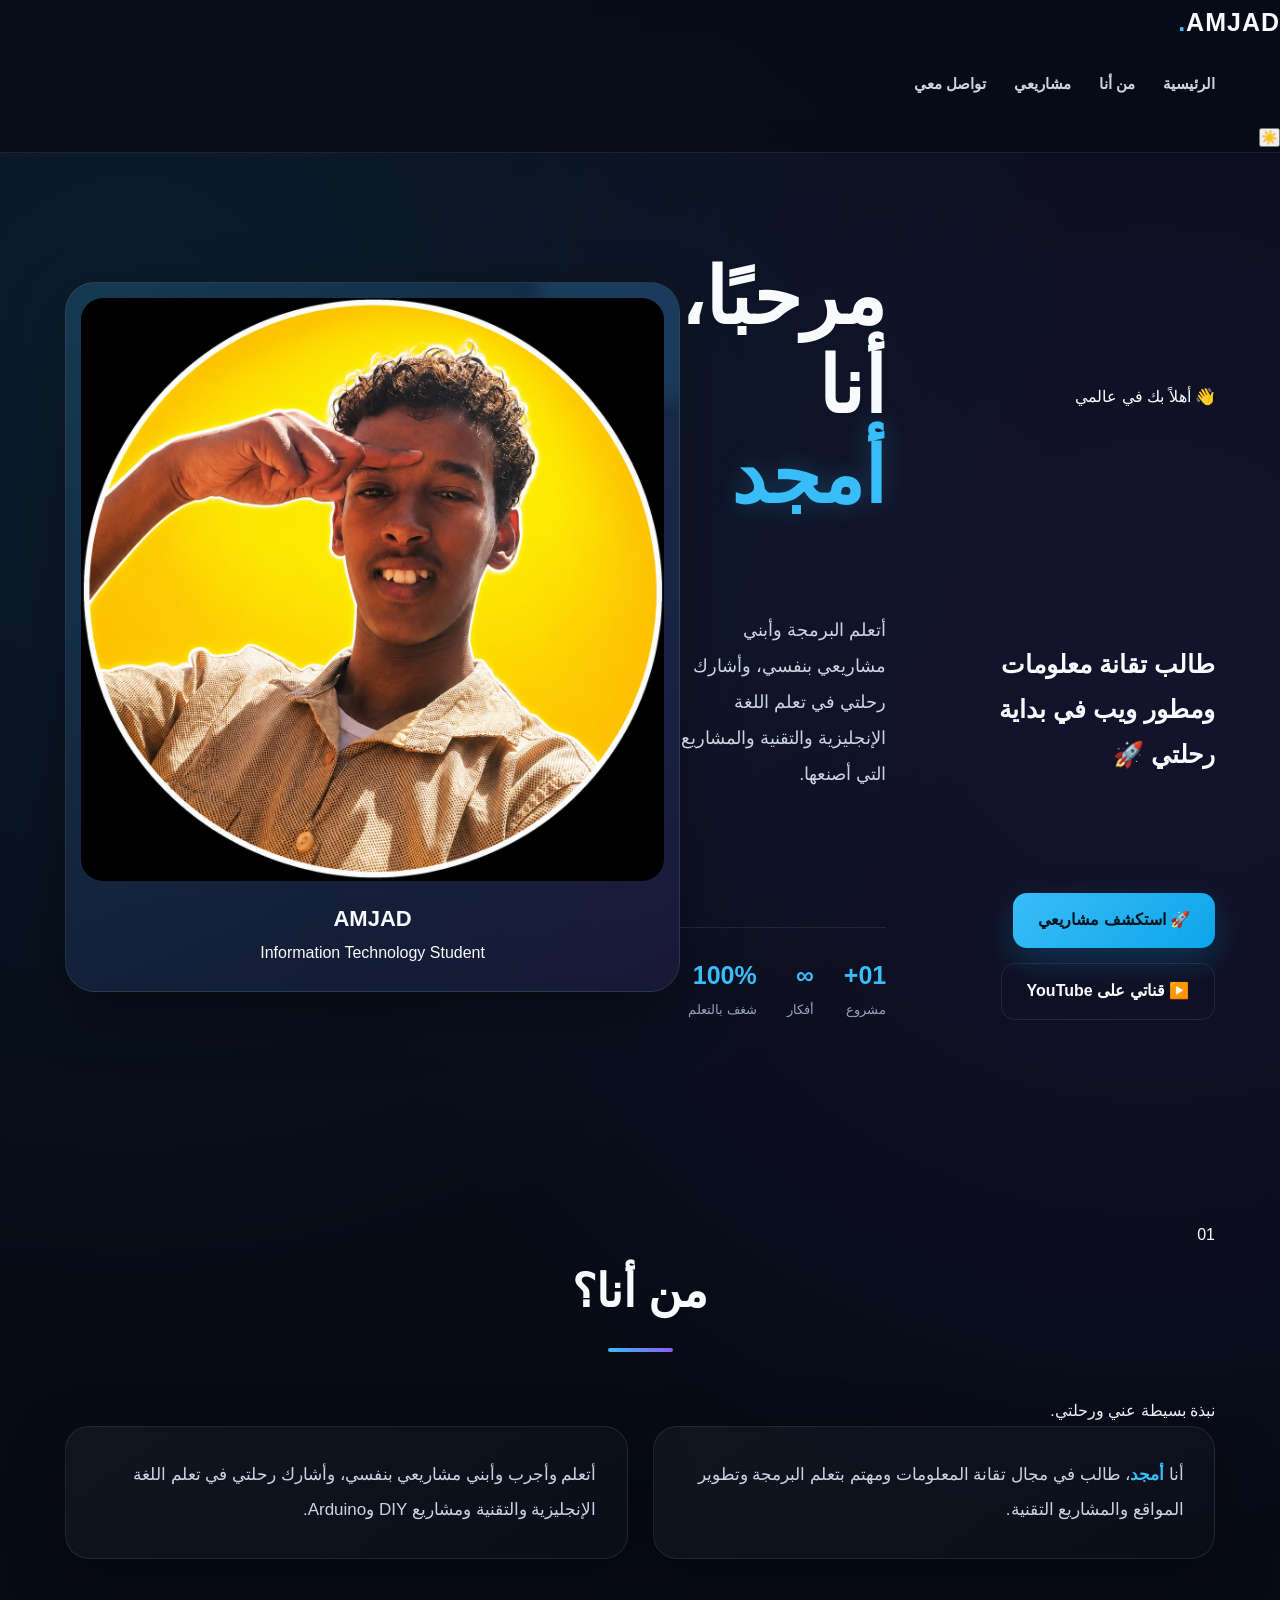
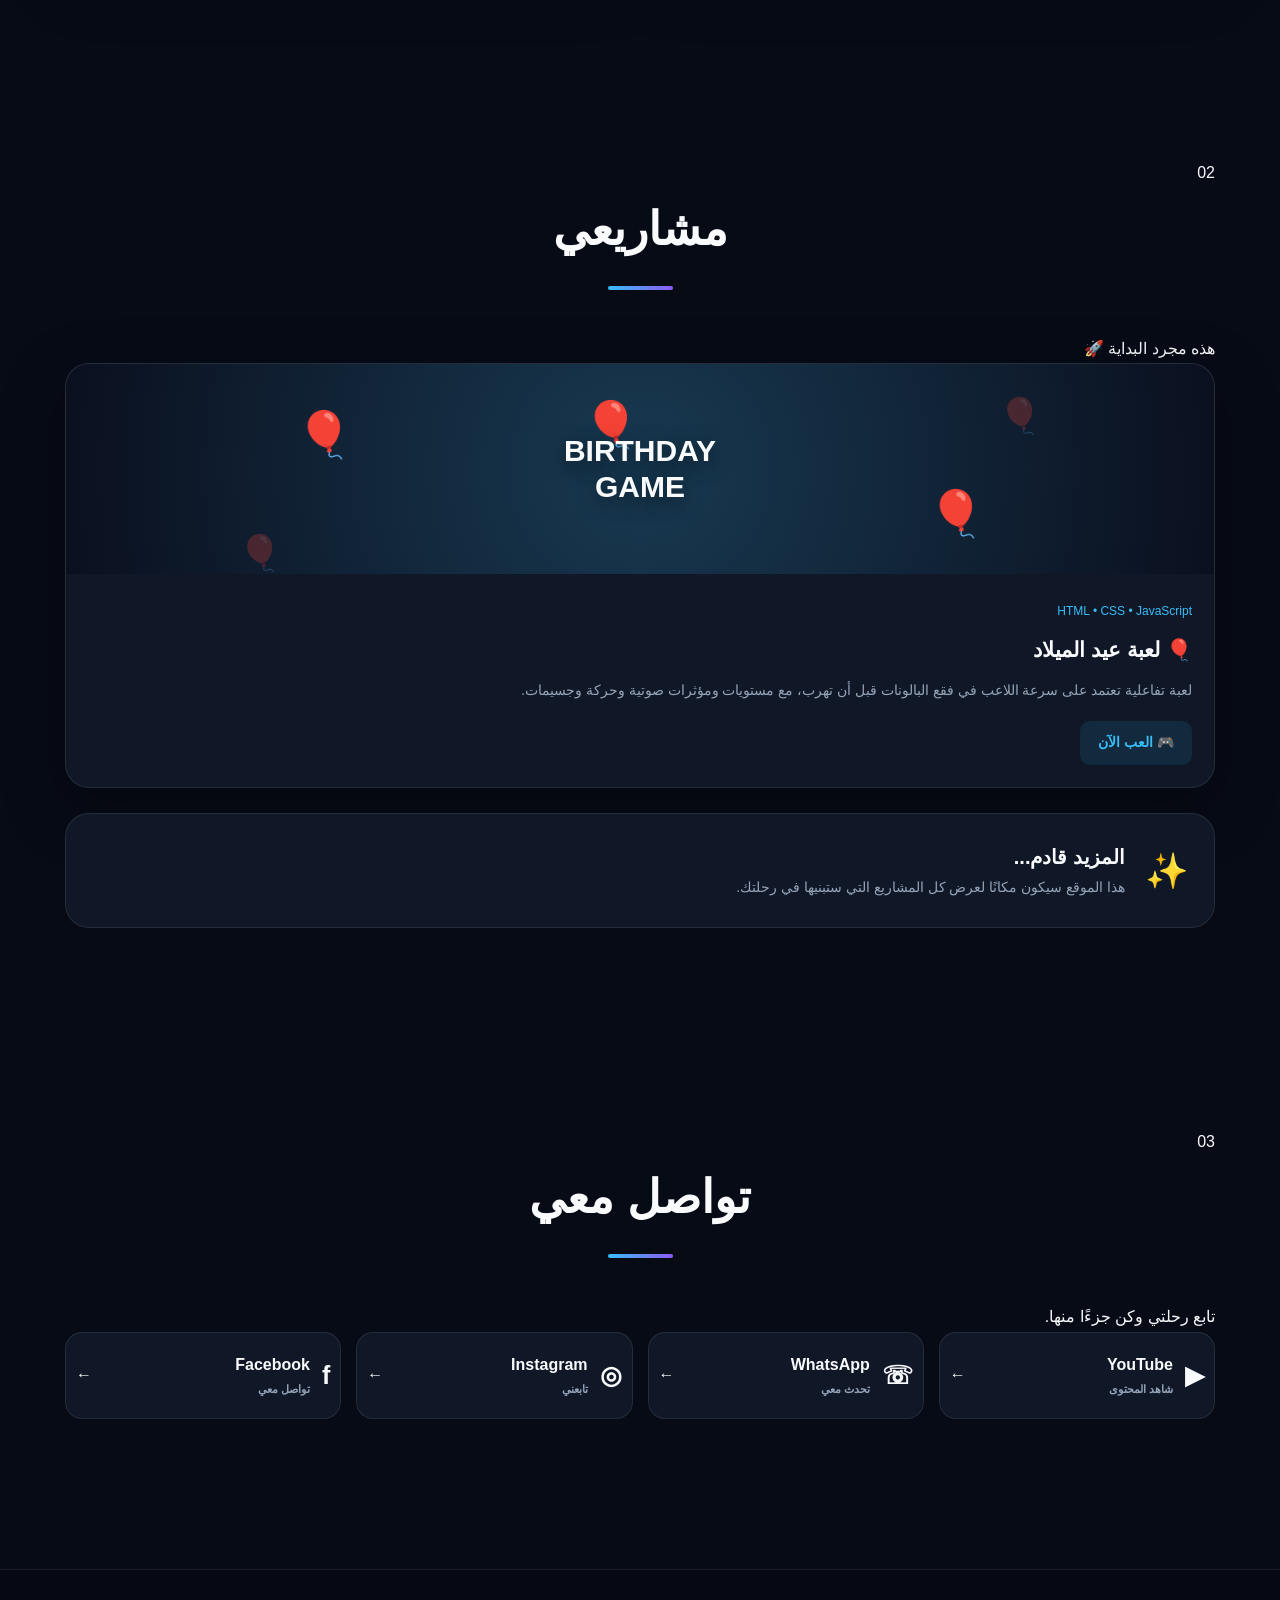
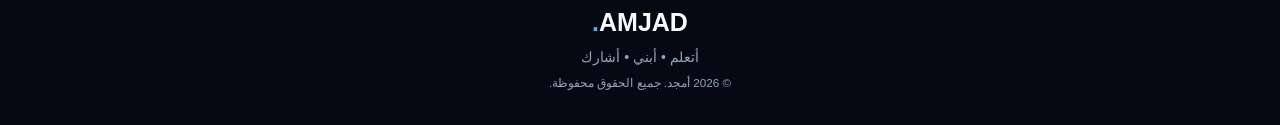
==== index.html @ fe64967e "Add files via upload" ====
<!DOCTYPE html>
<html lang="ar" dir="rtl">

<head>
    <meta charset="UTF-8">

    <meta name="viewport" content="width=device-width, initial-scale=1.0">

    <meta name="description"
        content="الموقع الشخصي لأمجد، طالب تقانة معلومات ومطور ويب مهتم بتطوير المواقع والمشاريع التقنية واللغة الإنجليزية.">

    <meta name="keywords"
        content="أمجد, مطور ويب, برمجة, HTML, CSS, JavaScript, مواقع ويب, السودان">

    <meta name="author" content="Amjad">

    <meta name="robots" content="index, follow">

    <title>أمجد | مطور ومبرمج ويب ومشاريع تقنية</title>

    <!-- ملف CSS -->
    <link rel="stylesheet" href="style.css">
</head>

<body>

    <!-- =========================
         شريط التنقل
    ========================== -->

    <header class="navbar">

        <a href="#home" class="logo">
            AMJAD<span>.</span>
        </a>

        <nav>
            <ul>
                <li>
                    <a href="#home">الرئيسية</a>
                </li>

                <li>
                    <a href="#about">من أنا</a>
                </li>

                <li>
                    <a href="#projects">مشاريعي</a>
                </li>

                <li>
                    <a href="#contact">تواصل معي</a>
                </li>
            </ul>
        </nav>

        <!-- زر الوضع الليلي -->
        <button
            id="themeBtn"
            class="theme-btn"
            type="button"
            aria-label="تغيير الوضع">

            ☀️

        </button>

    </header>


    <main>

        <!-- =========================
             القسم الرئيسي
        ========================== -->

        <section id="home" class="hero">

            <div class="hero-content reveal">

                <div class="badge">
                    👋 أهلاً بك في عالمي
                </div>

                <h1>
                    مرحبًا، أنا
                    <span>أمجد</span>
                </h1>

                <h2>
                    طالب تقانة معلومات ومطور ويب في بداية رحلتي 🚀
                </h2>

                <p>
                    أتعلم البرمجة وأبني مشاريعي بنفسي،
                    وأشارك رحلتي في تعلم اللغة الإنجليزية
                    والتقنية والمشاريع التي أصنعها.
                </p>

                <div class="hero-buttons">

                    <a
                        href="#projects"
                        class="btn primary">

                        🚀 استكشف مشاريعي

                    </a>

                    <a
                        href="https://www.youtube.com/@Amjad-n6d9n"
                        target="_blank"
                        rel="noopener noreferrer"
                        class="btn secondary">

                        ▶️ قناتي على YouTube

                    </a>

                </div>


                <!-- إحصائيات -->

                <div class="hero-stats">

                    <div class="stat">

                        <strong>01+</strong>

                        <span>
                            مشروع
                        </span>

                    </div>

                    <div class="stat">

                        <strong>∞</strong>

                        <span>
                            أفكار
                        </span>

                    </div>

                    <div class="stat">

                        <strong>100%</strong>

                        <span>
                            شغف بالتعلم
                        </span>

                    </div>

                </div>

            </div>


            <!-- الصورة -->

            <div class="profile-card reveal">

                <div class="profile-glow"></div>

                <img
                    src="profile.jpg"
                    alt="صورة أمجد">

                <div class="profile-caption">

                    <strong>
                        AMJAD
                    </strong>

                    <p>
                        Information Technology Student
                    </p>

                </div>

            </div>

        </section>


        <!-- =========================
             قسم من أنا
        ========================== -->

        <section id="about" class="section">

            <div class="section-title reveal">

                <span>
                    01
                </span>

                <h2>
                    من أنا؟
                </h2>

                <p>
                    نبذة بسيطة عني ورحلتي.
                </p>

            </div>

            <div class="about-content reveal">

                <div>

                    <p>
                        أنا <strong>أمجد</strong>، طالب في مجال
                        تقانة المعلومات ومهتم بتعلم البرمجة
                        وتطوير المواقع والمشاريع التقنية.
                    </p>

                </div>

                <div>

                    <p>
                        أتعلم وأجرب وأبني مشاريعي بنفسي،
                        وأشارك رحلتي في تعلم اللغة الإنجليزية
                        والتقنية ومشاريع DIY وArduino.
                    </p>

                </div>

            </div>

        </section>


        <!-- =========================
             قسم المشاريع
        ========================== -->

        <section id="projects" class="section">

            <div class="section-title reveal">

                <span>
                    02
                </span>

                <h2>
                    مشاريعي
                </h2>

                <p>
                    هذه مجرد البداية 🚀
                </p>

            </div>


            <!-- مشروع لعبة عيد الميلاد -->

            <div class="project-card reveal">

                <div class="project-visual">

                    <div class="balloon b1">
                        🎈
                    </div>

                    <div class="balloon b2">
                        🎈
                    </div>

                    <div class="balloon b3">
                        🎈
                    </div>

                    <div class="game-title">
                        BIRTHDAY
                        <br>
                        GAME
                    </div>

                </div>


                <div class="project-info">

                    <span class="project-tag">
                        HTML • CSS • JavaScript
                    </span>

                    <h3>
                        🎈 لعبة عيد الميلاد
                    </h3>

                    <p>
                        لعبة تفاعلية تعتمد على سرعة اللاعب
                        في فقع البالونات قبل أن تهرب،
                        مع مستويات ومؤثرات صوتية وحركة
                        وجسيمات.
                    </p>

                    <a
                        href="game.html"
                        class="btn primary">

                        🎮 العب الآن

                    </a>

                </div>

            </div>


            <!-- مكان المشاريع القادمة -->

            <div class="coming-soon reveal">

                <span>
                    ✨
                </span>

                <div>

                    <strong>
                        المزيد قادم...
                    </strong>

                    <p>
                        هذا الموقع سيكون مكانًا لعرض
                        كل المشاريع التي ستبنيها
                        في رحلتك.
                    </p>

                </div>

            </div>

        </section>


        <!-- =========================
             قسم التواصل
        ========================== -->

        <section
            id="contact"
            class="section contact-section">

            <div class="section-title reveal">

                <span>
                    03
                </span>

                <h2>
                    تواصل معي
                </h2>

                <p>
                    تابع رحلتي وكن جزءًا منها.
                </p>

            </div>


            <div class="social-grid reveal">

                <!-- YouTube -->

                <a
                    class="social"
                    href="https://www.youtube.com/@Amjad-n6d9n"
                    target="_blank"
                    rel="noopener noreferrer">

                    <span class="social-icon">
                        ▶
                    </span>

                    <div>

                        <strong>
                            YouTube
                        </strong>

                        <small>
                            شاهد المحتوى
                        </small>

                    </div>

                    <b>
                        ←
                    </b>

                </a>


                <!-- WhatsApp -->

                <a
                    class="social"
                    href="https://wa.me/249112159495"
                    target="_blank"
                    rel="noopener noreferrer">

                    <span class="social-icon">
                        ☏
                    </span>

                    <div>

                        <strong>
                            WhatsApp
                        </strong>

                        <small>
                            تحدث معي
                        </small>

                    </div>

                    <b>
                        ←
                    </b>

                </a>


                <!-- Instagram -->

                <a
                    class="social"
                    href="https://www.instagram.com/amjad8835224"
                    target="_blank"
                    rel="noopener noreferrer">

                    <span class="social-icon">
                        ◎
                    </span>

                    <div>

                        <strong>
                            Instagram
                        </strong>

                        <small>
                            تابعني
                        </small>

                    </div>

                    <b>
                        ←
                    </b>

                </a>


                <!-- Facebook -->

                <a
                    class="social"
                    href="https://www.facebook.com/profile.php?id=100026381260034"
                    target="_blank"
                    rel="noopener noreferrer">

                    <span class="social-icon">
                        f
                    </span>

                    <div>

                        <strong>
                            Facebook
                        </strong>

                        <small>
                            تواصل معي
                        </small>

                    </div>

                    <b>
                        ←
                    </b>

                </a>

            </div>

        </section>

    </main>


    <!-- =========================
         Footer
    ========================== -->

    <footer>

        <div class="footer-logo">
            AMJAD<span>.</span>
        </div>

        <p>
            أتعلم • أبني • أشارك
        </p>

        <small>
            ©
            <span id="year"></span>
            أمجد. جميع الحقوق محفوظة.
        </small>

    </footer>


    <!-- JavaScript -->

    <script src="script.js"></script>

</body>

</html>
---- style.css ----
/* =========================================================
   AMJAD PERSONAL WEBSITE - V4
   CSS - FIXED
   ========================================================= */

/* =========================================================
   1. الخط المحلي - Cairo
   ========================================================= */

@font-face {
    font-family: "Cairo";
    src: url("Cairo/Cairo-Regular.ttf") format("truetype");
    font-weight: 400;
    font-style: normal;
    font-display: swap;
}

@font-face {
    font-family: "Cairo";
    src: url("Cairo/Cairo-SemiBold.ttf") format("truetype");
    font-weight: 600;
    font-style: normal;
    font-display: swap;
}

@font-face {
    font-family: "Cairo";
    src: url("Cairo/Cairo-Bold.ttf") format("truetype");
    font-weight: 700;
    font-style: normal;
    font-display: swap;
}

@font-face {
    font-family: "Cairo";
    src: url("Cairo/Cairo-ExtraBold.ttf") format("truetype");
    font-weight: 800;
    font-style: normal;
    font-display: swap;
}


/* =========================================================
   2. المتغيرات
   ========================================================= */

:root {
    --bg: #070b16;
    --bg-light: #0d1322;
    --card: #101827;
    --card-light: #151f31;

    --primary: #38bdf8;
    --primary-dark: #0ea5e9;
    --secondary: #8b5cf6;

    --text: #f8fafc;
    --text-light: #cbd5e1;
    --text-muted: #94a3b8;

    --border: rgba(255, 255, 255, 0.09);

    --shadow:
        0 20px 60px rgba(0, 0, 0, 0.35);

    --radius: 24px;
}


/* =========================================================
   3. Reset
   ========================================================= */

* {
    margin: 0;
    padding: 0;
    box-sizing: border-box;
}

html {
    scroll-behavior: smooth;
}

body {
    font-family: "Cairo", sans-serif;

    background:
        radial-gradient(
            circle at 10% 10%,
            rgba(56, 189, 248, 0.10),
            transparent 30%
        ),
        radial-gradient(
            circle at 90% 20%,
            rgba(139, 92, 246, 0.10),
            transparent 30%
        ),
        var(--bg);

    color: var(--text);
    line-height: 1.8;
    direction: rtl;
    overflow-x: hidden;
}

a {
    color: inherit;
    text-decoration: none;
}

button,
a {
    -webkit-tap-highlight-color: transparent;
}

img {
    max-width: 100%;
    display: block;
}


/* =========================================================
   4. التحديد
   ========================================================= */

::selection {
    background: var(--primary);
    color: #00111c;
}


/* =========================================================
   5. NAVIGATION
   ========================================================= */

header {
    position: sticky;
    top: 0;
    z-index: 1000;
    width: 100%;

    background:
        rgba(7, 11, 22, 0.78);

    backdrop-filter: blur(16px);
    -webkit-backdrop-filter: blur(16px);

    border-bottom:
        1px solid var(--border);
}

nav {
    width: min(1150px, 92%);
    min-height: 78px;
    margin: auto;

    display: flex;
    align-items: center;
    justify-content: space-between;

    gap: 30px;
}

.logo,
.logo a {
    font-size: 25px;
    font-weight: 800;
    color: var(--text);
    letter-spacing: 1px;
}

.logo span {
    color: var(--primary);
}

nav ul {
    list-style: none;

    display: flex;
    align-items: center;

    gap: 28px;
}

nav ul li a {
    position: relative;

    color: var(--text-light);
    font-size: 15px;
    font-weight: 600;

    padding: 8px 0;

    transition: 0.3s ease;
}

nav ul li a::after {
    content: "";

    position: absolute;

    right: 0;
    bottom: 0;

    width: 0;
    height: 2px;

    background: var(--primary);

    transition: 0.3s ease;
}

nav ul li a:hover {
    color: var(--primary);
}

nav ul li a:hover::after {
    width: 100%;
}


/* =========================================================
   6. الأقسام
   ========================================================= */

section {
    width: min(1150px, 92%);
    margin: auto;
    padding: 100px 0;
}

section h2 {
    font-size: clamp(30px, 5vw, 46px);
    font-weight: 800;

    margin-bottom: 20px;
    text-align: center;
}

section h2::after {
    content: "";

    display: block;

    width: 65px;
    height: 4px;

    margin: 15px auto 45px;

    border-radius: 50px;

    background:
        linear-gradient(
            90deg,
            var(--primary),
            var(--secondary)
        );
}


/* =========================================================
   7. HERO
   ========================================================= */

.hero {
    min-height: calc(100vh - 78px);

    display: flex;
    align-items: center;

    position: relative;
}

.hero-content {
    width: 100%;

    display: grid;

    grid-template-columns:
        1.15fr 0.85fr;

    align-items: center;

    gap: 70px;

    animation:
        fadeUp 0.8s ease both;

    position: relative;
    z-index: 3;
}

.hero-content h1 {
    font-size:
        clamp(45px, 7vw, 78px);

    line-height: 1.15;
    font-weight: 800;

    margin-bottom: 20px;
}

.hero-content h1 span {
    color: var(--primary);

    text-shadow:
        0 0 25px
        rgba(56, 189, 248, 0.25);
}

.hero-content h2 {
    text-align: right;
    font-size: 25px;
    margin-bottom: 15px;
}

.hero-content h2::after {
    display: none;
}

.hero-content p {
    max-width: 650px;

    color: var(--text-light);

    font-size: 18px;
    line-height: 2;

    margin-bottom: 30px;
}


/* =========================================================
   8. الأزرار
   ========================================================= */

.hero-buttons {
    display: flex;
    flex-wrap: wrap;
    gap: 15px;
}

.hero-buttons a {
    display: inline-flex;

    align-items: center;
    justify-content: center;

    min-width: 170px;

    padding: 13px 25px;

    border-radius: 14px;

    font-weight: 700;

    transition:
        transform 0.3s ease,
        box-shadow 0.3s ease,
        background 0.3s ease;
}

.hero-buttons a:first-child {
    background:
        linear-gradient(
            135deg,
            var(--primary),
            var(--primary-dark)
        );

    color: #00131f;

    box-shadow:
        0 12px 35px
        rgba(14, 165, 233, 0.25);
}

.hero-buttons a:last-child {
    background: transparent;

    color: var(--text);

    border:
        1px solid var(--border);
}

.hero-buttons a:hover {
    transform:
        translateY(-4px);

    box-shadow:
        0 10px 30px
        rgba(56, 189, 248, 0.15);
}


/* =========================================================
   9. PROFILE
   ========================================================= */

.profile-card {
    position: relative;

    padding: 15px;

    border-radius: 30px;

    background:
        linear-gradient(
            145deg,
            rgba(56, 189, 248, 0.18),
            rgba(139, 92, 246, 0.10)
        );

    border:
        1px solid var(--border);

    box-shadow: var(--shadow);

    overflow: hidden;

    animation:
        fadeUp 0.9s ease 0.15s both;
}

.profile-card::before {
    content: "";

    position: absolute;

    width: 220px;
    height: 220px;

    top: -100px;
    right: -80px;

    background: var(--primary);

    opacity: 0.12;

    border-radius: 50%;

    filter: blur(10px);
}

.profile-glow {
    position: absolute;

    width: 180px;
    height: 180px;

    background: var(--primary);

    filter: blur(90px);

    opacity: 0.22;

    top: 30%;
    left: 50%;

    transform:
        translate(-50%, -50%);

    pointer-events: none;
}

.profile-card img {
    width: 100%;

    aspect-ratio: 1 / 1;

    object-fit: cover;

    border-radius: 22px;

    position: relative;

    z-index: 2;

    transition:
        transform 0.5s ease,
        filter 0.5s ease;
}

.profile-card:hover img {
    transform:
        scale(1.025);

    filter:
        brightness(1.08);
}

.profile-caption {
    padding:
        18px 10px 8px;

    text-align: center;
}

.profile-caption strong {
    display: block;

    font-size: 22px;
    font-weight: 800;
}

.profile-caption span {
    color: var(--text-muted);

    font-size: 14px;
}


/* =========================================================
   10. ABOUT
   ========================================================= */

.about-content {
    display: grid;

    grid-template-columns:
        1fr 1fr;

    gap: 25px;
}

.about-content > div {
    padding: 30px;

    background:
        linear-gradient(
            145deg,
            rgba(255, 255, 255, 0.045),
            rgba(255, 255, 255, 0.015)
        );

    border:
        1px solid var(--border);

    border-radius:
        var(--radius);

    box-shadow:
        var(--shadow);

    transition:
        transform 0.3s ease,
        border-color 0.3s ease;
}

.about-content > div:hover {
    transform:
        translateY(-6px);

    border-color:
        rgba(56, 189, 248, 0.35);
}

.about-content p {
    color: var(--text-light);

    font-size: 17px;

    line-height: 2.1;
}

.about-content strong {
    color: var(--primary);
}


/* =========================================================
   11. SKILLS
   ========================================================= */

.skills {
    display: grid;

    grid-template-columns:
        repeat(3, 1fr);

    gap: 20px;

    margin-top: 25px;
}

.skill-card {
    padding: 28px 20px;

    text-align: center;

    background:
        var(--card);

    border:
        1px solid var(--border);

    border-radius: 20px;

    transition:
        transform 0.3s ease,
        border-color 0.3s ease,
        background 0.3s ease;
}

.skill-card:hover {
    transform:
        translateY(-7px);

    border-color:
        rgba(56, 189, 248, 0.45);

    background:
        var(--card-light);
}

.skill-card .icon {
    font-size: 38px;

    margin-bottom: 12px;

    transition:
        transform 0.3s ease;
}

.skill-card:hover .icon {
    transform:
        scale(1.15)
        rotate(5deg);
}

.skill-card h3 {
    font-size: 19px;
    margin-bottom: 5px;
}

.skill-card p {
    color: var(--text-muted);
    font-size: 14px;
}


/* =========================================================
   12. PROJECTS
   ========================================================= */

.projects {
    display: grid;

    grid-template-columns:
        repeat(3, 1fr);

    gap: 24px;
}

.project-card {
    position: relative;

    overflow: hidden;

    background:
        var(--card);

    border:
        1px solid var(--border);

    border-radius:
        var(--radius);

    box-shadow:
        var(--shadow);

    transition:
        transform 0.35s ease,
        border-color 0.35s ease;
}

.project-card:hover {
    transform:
        translateY(-10px);

    border-color:
        rgba(56, 189, 248, 0.45);
}


/* =========================================================
   13. GAME PREVIEW
   ========================================================= */

.project-visual {
    width: 100%;

    height: 210px;

    display: flex;

    align-items: center;
    justify-content: center;

    font-size: 80px;

    background:
        radial-gradient(
            circle at center,
            rgba(56, 189, 248, 0.20),
            rgba(10, 15, 30, 0.95)
        );

    position: relative;

    overflow: hidden;

    transition:
        transform 0.5s ease;
}

.project-visual::before,
.project-visual::after {
    content: "🎈";

    position: absolute;

    font-size: 35px;

    opacity: 0.25;

    animation:
        floatBalloon 4s ease-in-out infinite;
}

.project-visual::before {
    left: 15%;
    bottom: -10px;
}

.project-visual::after {
    right: 15%;
    top: 20px;

    animation-delay: 1s;
}

.project-card:hover .project-visual {
    transform:
        scale(1.03);
}

.balloon {
    position: absolute;

    font-size: 45px;

    animation:
        floatBalloon 4s ease-in-out infinite;
}

.b1 {
    left: 20%;
    top: 30px;
}

.b2 {
    right: 20%;
    bottom: 20px;

    animation-delay: 1s;
}

.b3 {
    left: 45%;
    top: 20px;

    animation-delay: 2s;
}

.game-title {
    position: relative;

    z-index: 2;

    text-align: center;

    font-size: 30px;
    font-weight: 800;

    line-height: 1.2;

    color: var(--text);

    text-shadow:
        0 5px 20px
        rgba(0, 0, 0, 0.5);
}


/* =========================================================
   14. PROJECT INFO
   ========================================================= */

.project-info {
    padding: 22px;
}

.project-info h3 {
    font-size: 21px;
    margin-bottom: 8px;
}

.project-info p {
    color: var(--text-muted);

    font-size: 14px;

    line-height: 1.9;

    margin-bottom: 18px;
}

.project-tag {
    display: inline-block;

    color: var(--primary);

    font-size: 12px;

    margin-bottom: 8px;
}

.project-info a {
    display: inline-block;

    padding:
        9px 18px;

    border-radius:
        10px;

    background:
        rgba(56, 189, 248, 0.10);

    color:
        var(--primary);

    font-size: 14px;

    font-weight: 700;

    transition:
        0.3s ease;
}

.project-info a:hover {
    background:
        var(--primary);

    color:
        #00131f;

    transform:
        translateY(-3px);
}


/* =========================================================
   15. AD BOX
   ========================================================= */

.ad-box {
    margin-top: 35px;

    padding: 28px;

    border:
        1px solid
        rgba(56, 189, 248, 0.25);

    border-radius:
        22px;

    background:
        linear-gradient(
            135deg,
            rgba(56, 189, 248, 0.08),
            rgba(139, 92, 246, 0.08)
        );

    box-shadow:
        0 15px 45px
        rgba(0, 0, 0, 0.20);

    text-align: center;

    position: relative;

    overflow: hidden;
}

.ad-box::before {
    content: "";

    position: absolute;

    width: 150px;
    height: 150px;

    top: -90px;
    right: -50px;

    background:
        var(--primary);

    opacity: 0.08;

    border-radius: 50%;

    filter: blur(5px);
}

.ad-box strong {
    display: block;

    color:
        var(--primary);

    font-size: 22px;

    margin-bottom: 10px;
}

.ad-box p {
    color:
        var(--text-light);

    margin-bottom: 15px;
}

.ad-box a {
    display: inline-block;

    padding:
        10px 20px;

    border-radius:
        12px;

    background:
        rgba(56, 189, 248, 0.10);

    color:
        var(--primary);

    font-weight:
        800;

    transition:
        0.3s ease;
}

.ad-box a:hover {
    background:
        var(--primary);

    color:
        #00131f;

    transform:
        translateY(-3px);
}


/* =========================================================
   16. SOCIAL
   ========================================================= */

.contact-content {
    max-width:
        800px;

    margin:
        auto;

    text-align:
        center;
}

.contact-content > p {
    color:
        var(--text-muted);

    font-size:
        17px;

    margin-bottom:
        35px;
}

.social-grid {
    display:
        grid;

    grid-template-columns:
        repeat(4, 1fr);

    gap:
        15px;
}

.social-grid a {
    padding:
        18px 10px;

    border:
        1px solid var(--border);

    border-radius:
        17px;

    background:
        var(--card);

    font-weight:
        700;

    transition:
        transform 0.3s ease,
        border-color 0.3s ease,
        background 0.3s ease;
}

.social-grid a:hover {
    transform:
        translateY(-5px);

    border-color:
        var(--primary);

    background:
        var(--card-light);

    color:
        var(--primary);
}

.social {
    display: flex;

    align-items: center;

    gap: 12px;
}

.social > div {
    flex: 1;
}

.social small {
    display: block;

    color: var(--text-muted);

    font-size: 11px;
}

.social-icon {
    font-size: 25px;
}


/* =========================================================
   17. COMING SOON
   ========================================================= */

.coming-soon {
    margin-top: 25px;

    padding: 25px;

    display: flex;

    align-items: center;

    gap: 20px;

    background:
        var(--card);

    border:
        1px solid var(--border);

    border-radius:
        var(--radius);
}

.coming-soon > span {
    font-size: 35px;
}

.coming-soon strong {
    font-size: 20px;
}

.coming-soon p {
    color: var(--text-muted);

    font-size: 14px;
}


/* =========================================================
   18. FOOTER
   ========================================================= */

footer {
    margin-top:
        50px;

    padding:
        30px 20px;

    text-align:
        center;

    border-top:
        1px solid var(--border);

    background:
        rgba(0, 0, 0, 0.15);

    color:
        var(--text-muted);

    font-size:
        14px;
}

.footer-logo {
    font-size: 25px;
    font-weight: 800;
    color: var(--text);
}

.footer-logo span {
    color: var(--primary);
}

footer strong {
    color:
        var(--primary);
}


/* =========================================================
   19. ANIMATIONS
   ========================================================= */

@keyframes fadeUp {

    from {
        opacity: 0;

        transform:
            translateY(25px);
    }

    to {
        opacity: 1;

        transform:
            translateY(0);
    }
}

@keyframes floatBalloon {

    0% {
        transform:
            translateY(0)
            rotate(-5deg);
    }

    50% {
        transform:
            translateY(-25px)
            rotate(5deg);
    }

    100% {
        transform:
            translateY(0)
            rotate(-5deg);
    }
}


/* =========================================================
   20. REVEAL
   ========================================================= */

.reveal {
    opacity: 0;

    transform:
        translateY(25px);

    transition:
        opacity 0.7s ease,
        transform 0.7s ease;
}

.reveal.visible {
    opacity: 1;

    transform:
        translateY(0);
}


/* =========================================================
   21. SCROLLBAR
   ========================================================= */

::-webkit-scrollbar {
    width:
        9px;
}

::-webkit-scrollbar-track {
    background:
        var(--bg);
}

::-webkit-scrollbar-thumb {
    background:
        #263449;

    border-radius:
        20px;
}

::-webkit-scrollbar-thumb:hover {
    background:
        var(--primary);
}


/* =========================================================
   22. TABLETS
   ========================================================= */

@media (max-width: 900px) {

    .hero-content {
        grid-template-columns:
            1fr;

        text-align:
            center;

        gap:
            40px;
    }

    .hero-content h2 {
        text-align: center;
    }

    .hero-content p {
        margin-left:
            auto;

        margin-right:
            auto;
    }

    .hero-buttons {
        justify-content:
            center;
    }

    .hero-stats {
        justify-content: center;
        margin-left: auto;
        margin-right: auto;
    }

    .profile-card {
        max-width:
            480px;

        width:
            100%;

        margin:
            auto;
    }

    .about-content {
        grid-template-columns:
            1fr;
    }

    .projects {
        grid-template-columns:
            repeat(2, 1fr);
    }

    .skills {
        grid-template-columns:
            repeat(2, 1fr);
    }

    .social-grid {
        grid-template-columns:
            repeat(2, 1fr);
    }
}


/* =========================================================
   23. MOBILE
   ========================================================= */

@media (max-width: 650px) {

    nav {
        min-height:
            70px;
    }

    nav ul {
        gap:
            12px;
    }

    nav ul li a {
        font-size:
            12px;
    }

    .logo,
    .logo a {
        font-size:
            20px;
    }

    section {
        padding:
            75px 0;
    }

    .hero {
        min-height:
            auto;

        padding-top:
            60px;
    }

    .hero-content h1 {
        font-size:
            48px;
    }

    .hero-content h2 {
        font-size:
            20px;
    }

    .hero-content p {
        font-size:
            16px;
    }

    .hero-buttons {
        flex-direction:
            column;

        align-items:
            stretch;
    }

    .hero-buttons a {
        width:
            100%;
    }

    .hero-stats {
        gap: 20px;
    }

    .stat strong {
        font-size: 21px;
    }

    .stat span {
        font-size: 11px;
    }

    .projects {
        grid-template-columns:
            1fr;
    }

    .skills {
        grid-template-columns:
            1fr;
    }

    .social-grid {
        grid-template-columns:
            1fr 1fr;
    }

    .social-grid a {
        font-size:
            13px;
    }

    .project-visual {
        height:
            190px;
    }

    .ad-box {
        padding:
            22px 16px;
    }
}


/* =========================================================
   24. SMALL PHONES
   ========================================================= */

@media (max-width: 400px) {

    nav {
        gap:
            10px;
    }

    nav ul {
        gap:
            8px;
    }

    nav ul li a {
        font-size:
            11px;
    }

    .hero-content h1 {
        font-size:
            40px;
    }

    section h2 {
        font-size:
            30px;
    }

    .social-grid {
        grid-template-columns:
            1fr;
    }
}


/* =========================================================
   25. HERO STATS
   ========================================================= */

.hero-stats {
    display:
        flex;

    gap:
        30px;

    margin-top:
        35px;

    padding-top:
        25px;

    border-top:
        1px solid var(--border);

    max-width:
        600px;
}

.stat {
    display:
        flex;

    flex-direction:
        column;
}

.stat strong {
    font-size:
        25px;

    background:
        linear-gradient(
            90deg,
            var(--primary),
            var(--primary)
        );

    -webkit-background-clip:
        text;

    background-clip:
        text;

    color:
        transparent;
}

.stat span {
    color:
        var(--text-muted);

    font-size:
        13px;
}


/* =========================================================
   26. LIGHT MODE
   ========================================================= */

body.light {
    --bg: #f8fafc;
    --bg-light: #eef2f7;
    --card: #ffffff;
    --card-light: #f1f5f9;

    --text: #0f172a;
    --text-light: #334155;
    --text-muted: #64748b;

    --border: rgba(15, 23, 42, 0.10);

    background:
        radial-gradient(
            circle at 10% 10%,
            rgba(56, 189, 248, 0.12),
            transparent 30%
        ),
        radial-gradient(
            circle at 90% 20%,
            rgba(139, 92, 246, 0.12),
            transparent 30%
        ),
        var(--bg);
}

body.light header {
    background:
        rgba(248, 250, 252, 0.82);
}

body.light .hero-buttons a:last-child {
    color: var(--text);
}

body.light .project-visual {
    background:
        radial-gradient(
            circle at center,
            rgba(56, 189, 248, 0.20),
            rgba(226, 232, 240, 0.95)
        );
}

body.light footer {
    background:
        rgba(255, 255, 255, 0.7);
}
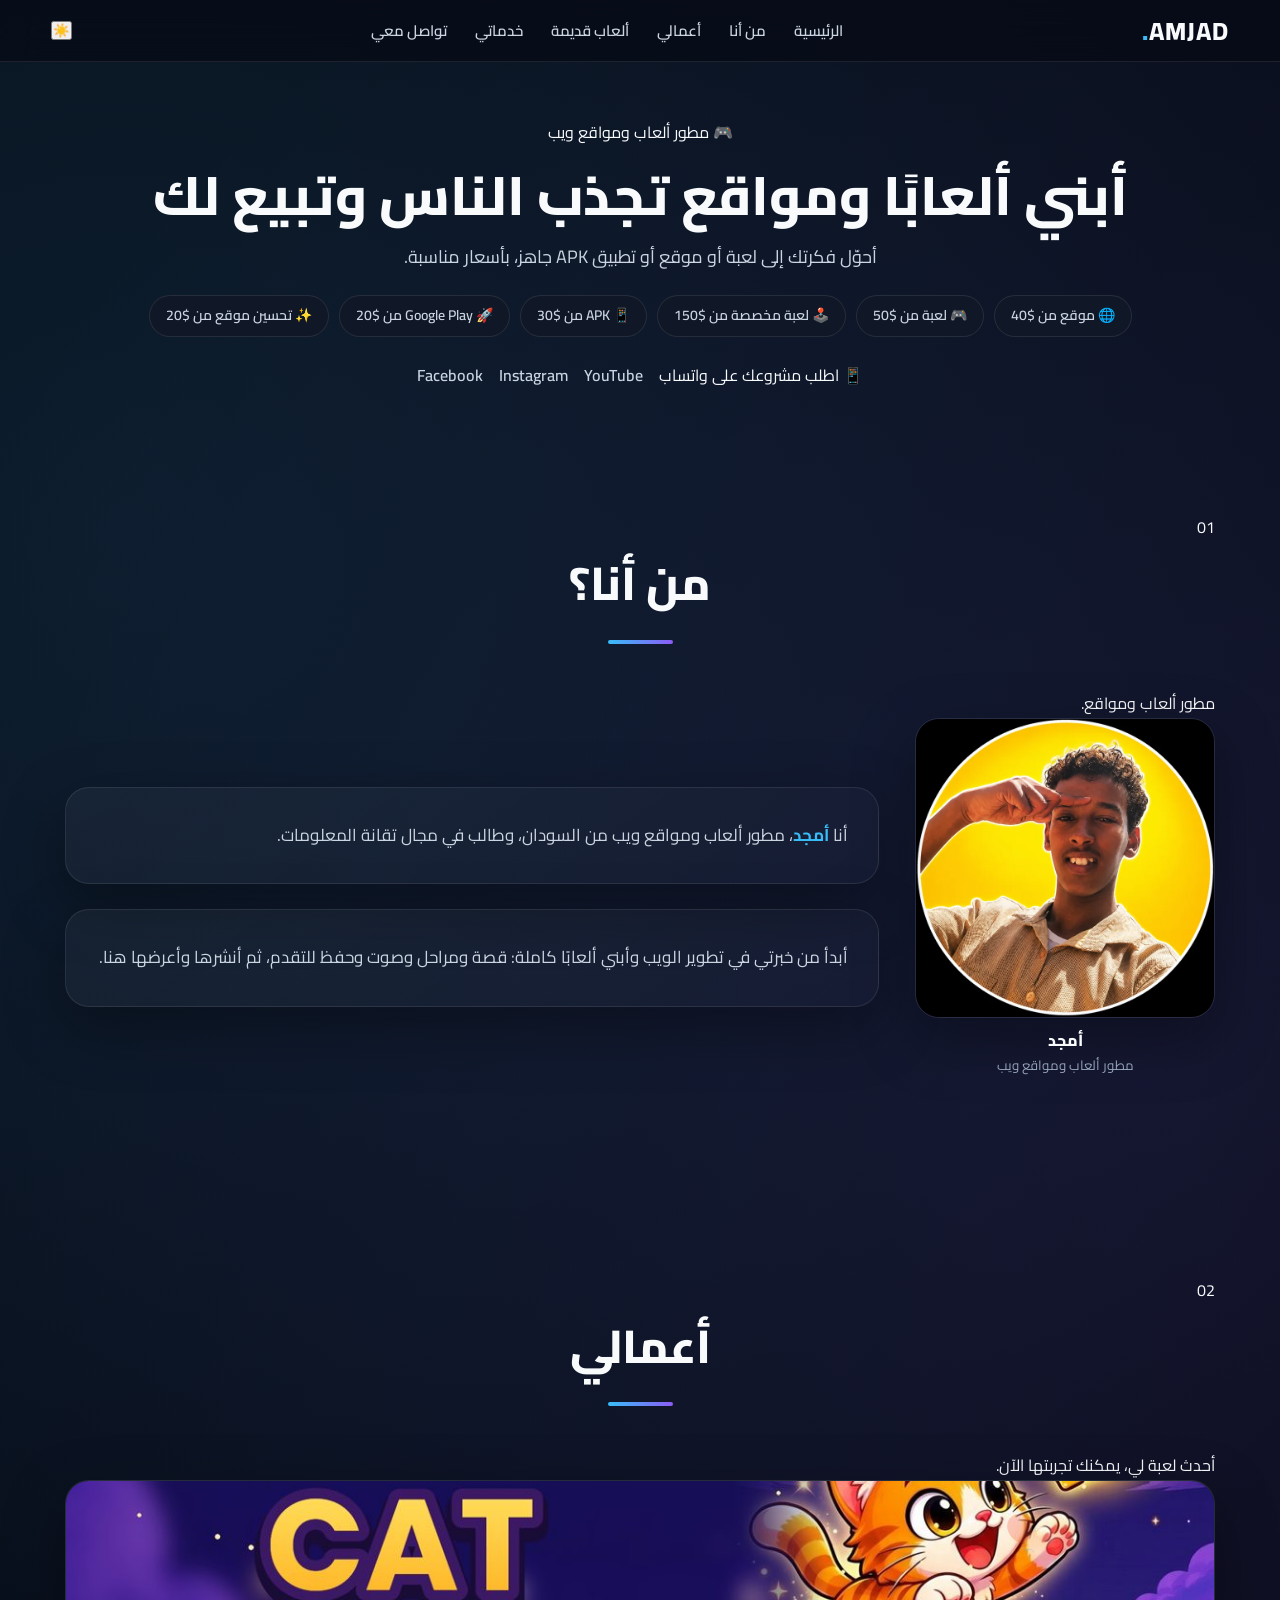
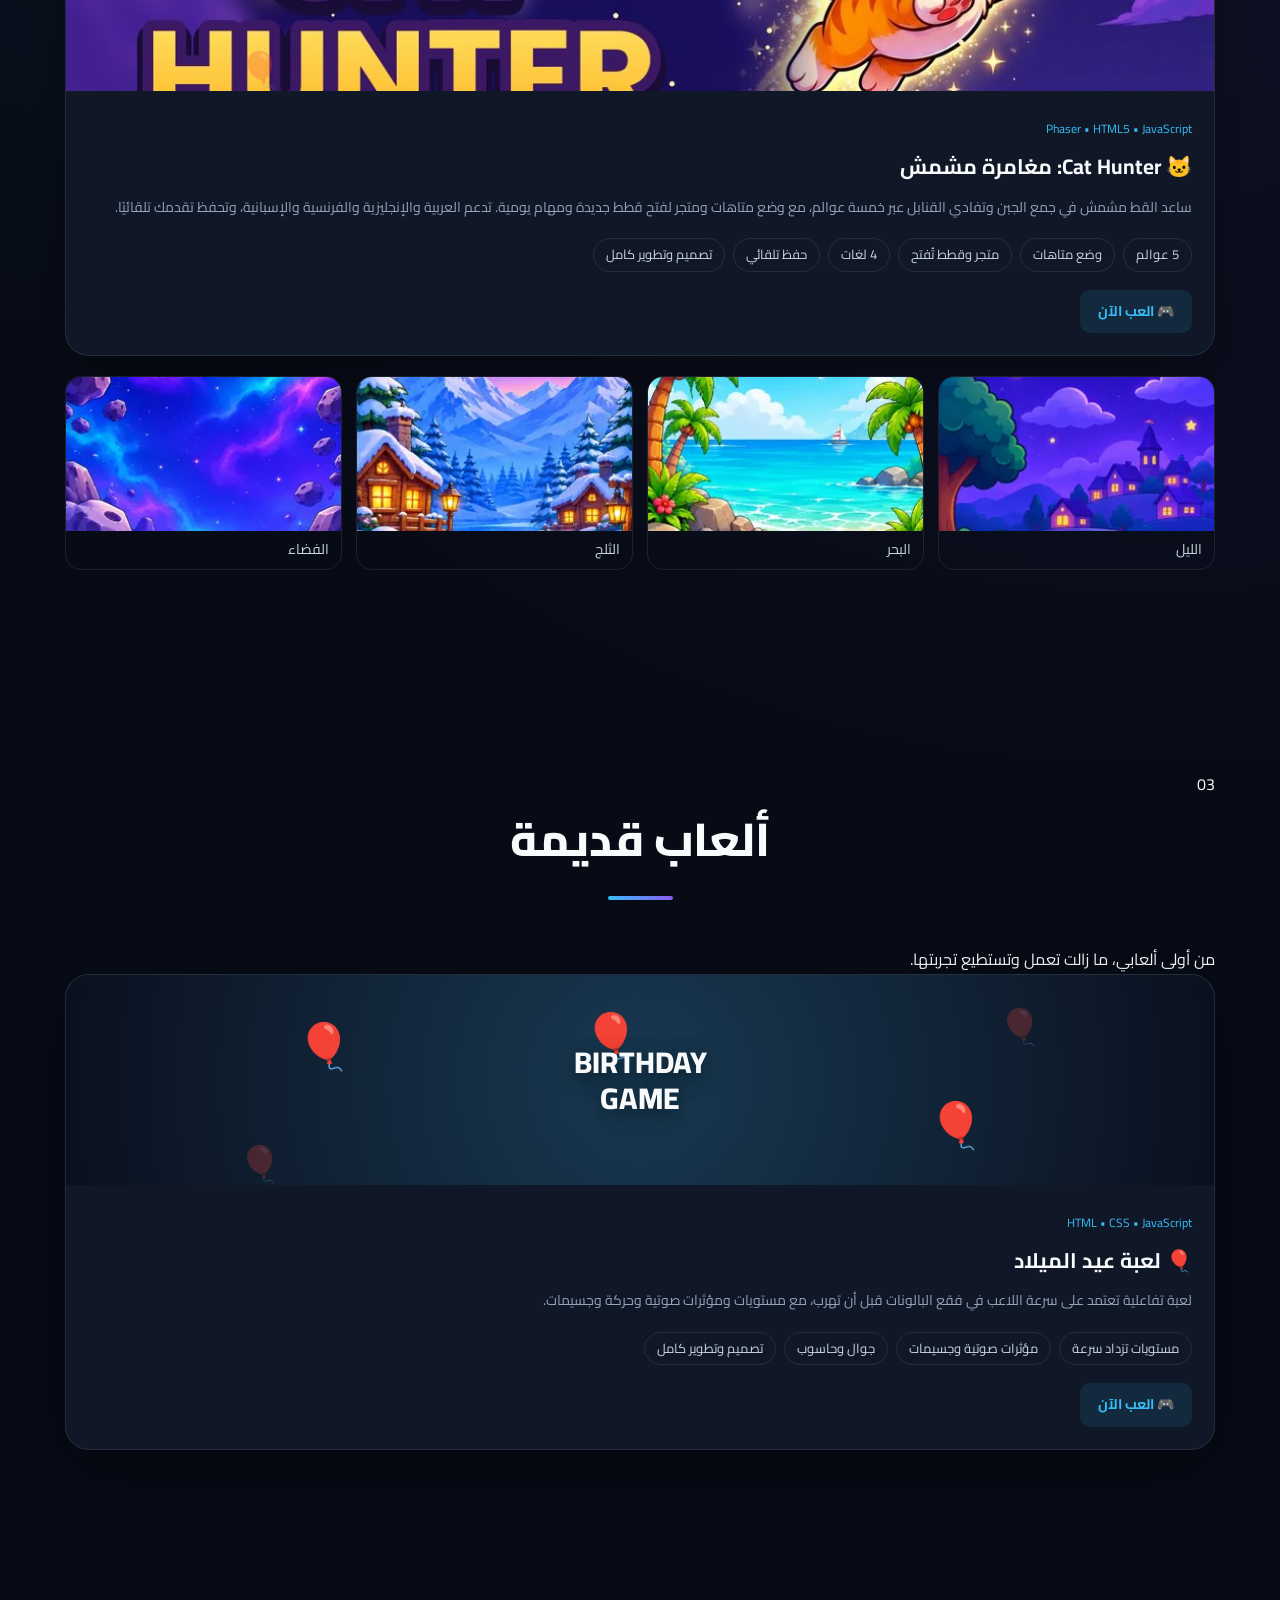
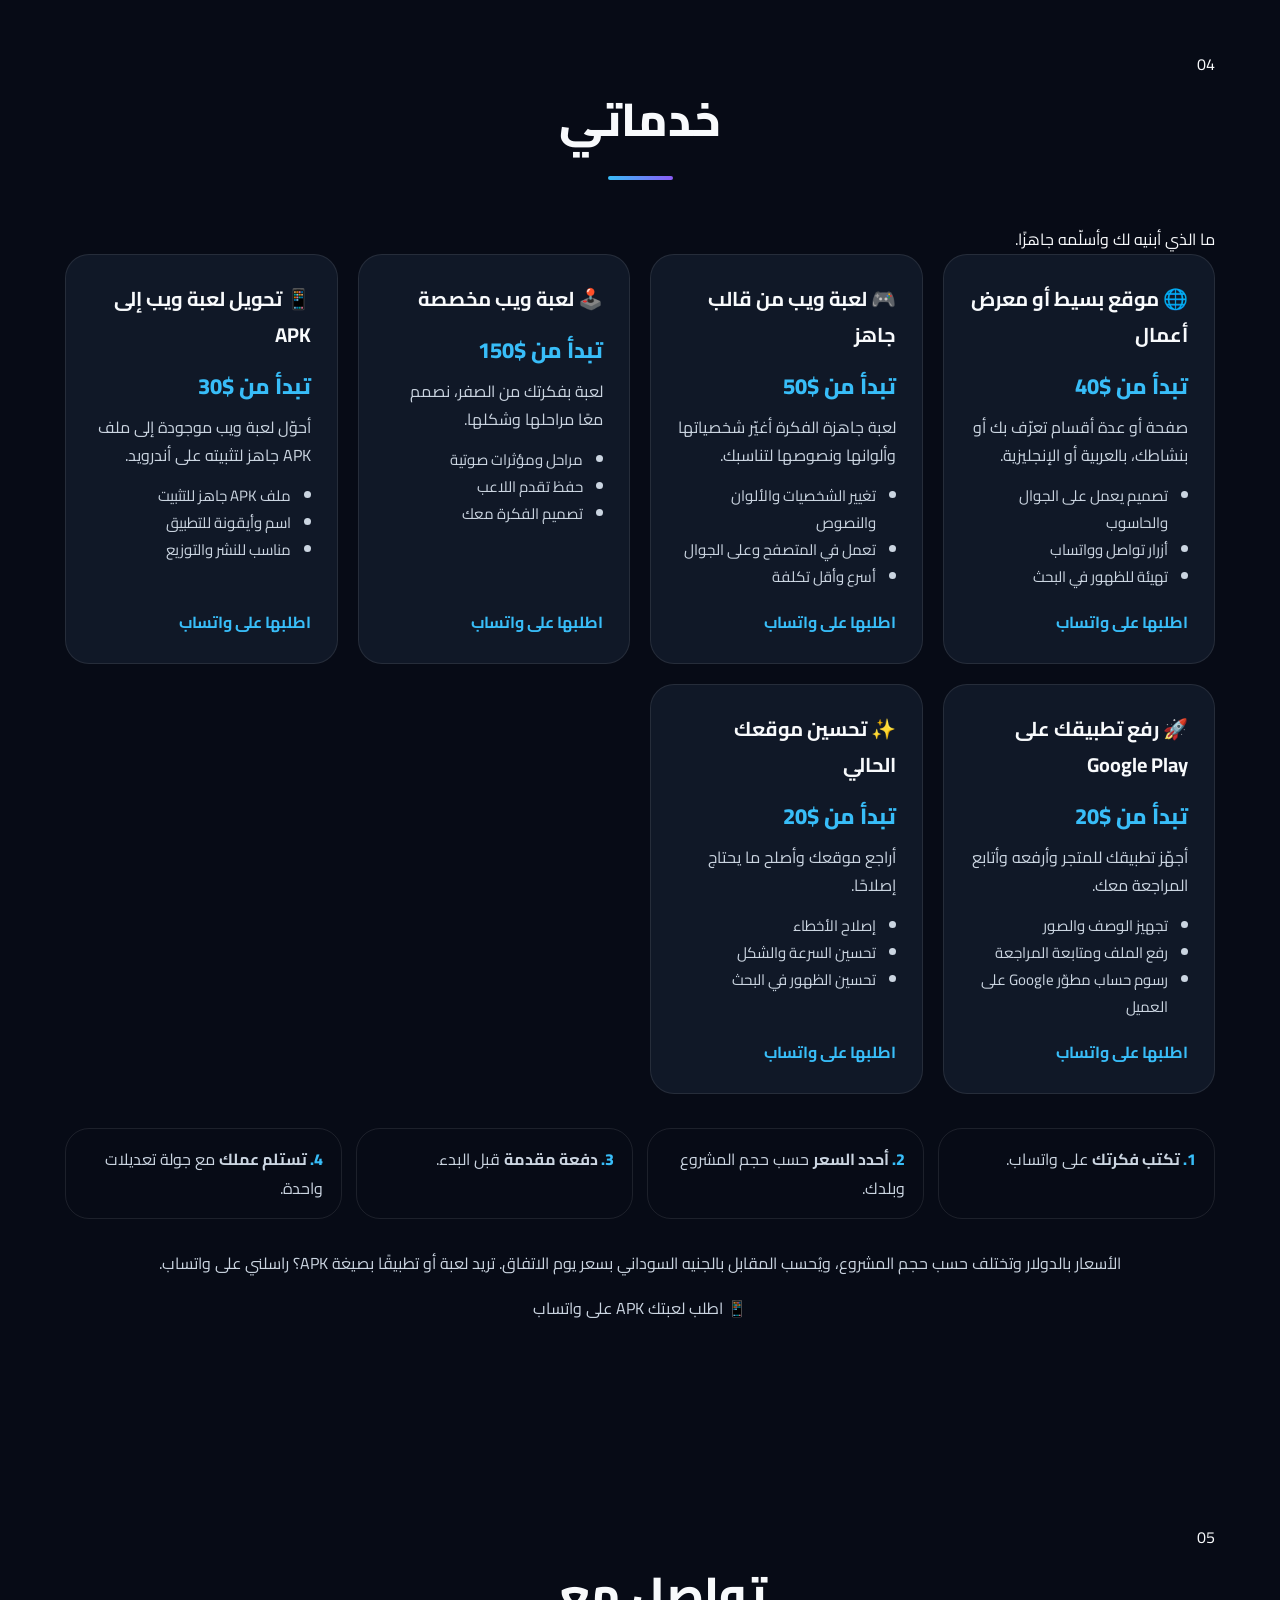
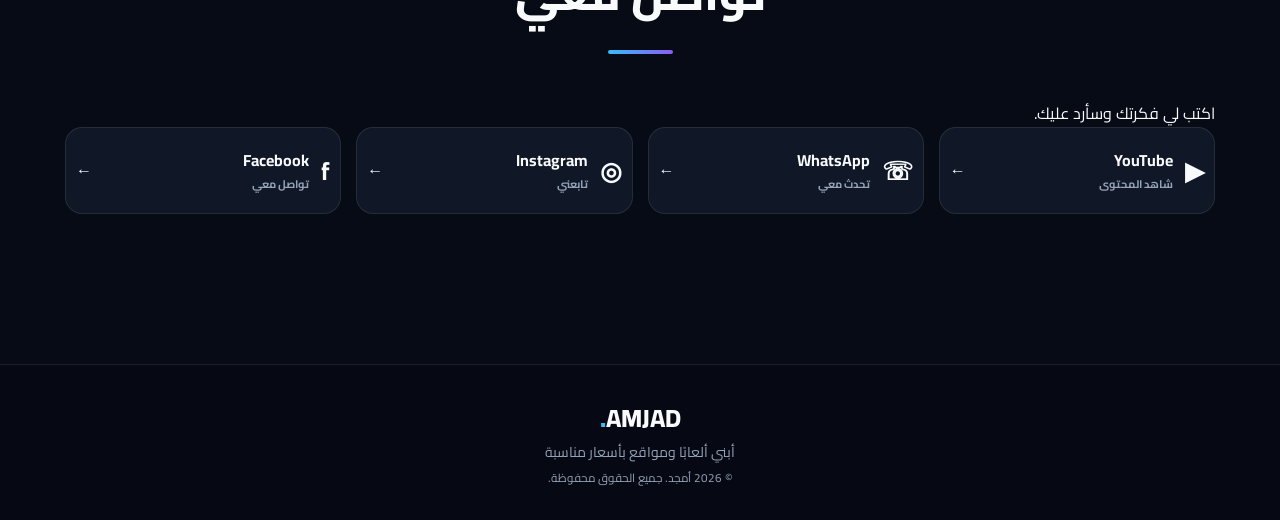
==== commit 44976f02: "Add files via upload" ====
--- a/index.html
+++ b/index.html
@@ -7,16 +7,23 @@
     <meta name="viewport" content="width=device-width, initial-scale=1.0">
 
     <meta name="description"
-        content="الموقع الشخصي لأمجد، طالب تقانة معلومات ومطور ويب مهتم بتطوير المواقع والمشاريع التقنية واللغة الإنجليزية.">
+        content="أمجد، مطور ألعاب ومواقع ويب. أبني مواقع وألعاب وتطبيقات APK جاهزة، مع رفعها على Google Play، بأسعار مناسبة. شاهد أعمالي وتواصل معي.">
 
     <meta name="keywords"
-        content="أمجد, مطور ويب, برمجة, HTML, CSS, JavaScript, مواقع ويب, السودان">
+        content="أمجد, مطور ألعاب, ألعاب ويب, Phaser, مطور ويب, برمجة, HTML, CSS, JavaScript, مواقع ويب, السودان">
 
     <meta name="author" content="Amjad">
 
     <meta name="robots" content="index, follow">
 
-    <title>أمجد | مطور ومبرمج ويب ومشاريع تقنية</title>
+    <title>أمجد | مطور ألعاب ومواقع ويب</title>
+    <meta property="og:title" content="أمجد | مطور ألعاب ومواقع ويب">
+    <meta property="og:description" content="ألعاب HTML5 ومواقع بأسعار مناسبة. العب أعمالي وتواصل معي.">
+    <meta property="og:type" content="website">
+    <meta property="og:image" content="images/cat-hunter-cover.jpg">
+    <link rel="icon" href="data:image/svg+xml,%3Csvg xmlns='http://www.w3.org/2000/svg' viewBox='0 0 100 100'%3E%3Ctext y='.9em' font-size='90'%3E🎮%3C/text%3E%3C/svg%3E">
+    <link rel="preconnect" href="https://fonts.googleapis.com">
+    <link href="https://fonts.googleapis.com/css2?family=Cairo:wght@400;600;700;800&display=swap" rel="stylesheet">
 
     <!-- ملف CSS -->
     <link rel="stylesheet" href="style.css">
@@ -45,7 +52,14 @@
                 </li>
 
                 <li>
-                    <a href="#projects">مشاريعي</a>
+                    <a href="#projects">أعمالي</a>
+                </li>
+
+                <li>
+                    <a href="#old-games">ألعاب قديمة</a>
+                </li>
+                <li>
+                    <a href="#services">خدماتي</a>
                 </li>
 
                 <li>
@@ -74,115 +88,24 @@
              القسم الرئيسي
         ========================== -->
 
-        <section id="home" class="hero">
-
-            <div class="hero-content reveal">
-
-                <div class="badge">
-                    👋 أهلاً بك في عالمي
-                </div>
-
-                <h1>
-                    مرحبًا، أنا
-                    <span>أمجد</span>
-                </h1>
-
-                <h2>
-                    طالب تقانة معلومات ومطور ويب في بداية رحلتي 🚀
-                </h2>
-
-                <p>
-                    أتعلم البرمجة وأبني مشاريعي بنفسي،
-                    وأشارك رحلتي في تعلم اللغة الإنجليزية
-                    والتقنية والمشاريع التي أصنعها.
-                </p>
-
-                <div class="hero-buttons">
-
-                    <a
-                        href="#projects"
-                        class="btn primary">
-
-                        🚀 استكشف مشاريعي
-
-                    </a>
-
-                    <a
-                        href="https://www.youtube.com/@Amjad-n6d9n"
-                        target="_blank"
-                        rel="noopener noreferrer"
-                        class="btn secondary">
-
-                        ▶️ قناتي على YouTube
-
-                    </a>
-
-                </div>
-
-
-                <!-- إحصائيات -->
-
-                <div class="hero-stats">
-
-                    <div class="stat">
-
-                        <strong>01+</strong>
-
-                        <span>
-                            مشروع
-                        </span>
-
-                    </div>
-
-                    <div class="stat">
-
-                        <strong>∞</strong>
-
-                        <span>
-                            أفكار
-                        </span>
-
-                    </div>
-
-                    <div class="stat">
-
-                        <strong>100%</strong>
-
-                        <span>
-                            شغف بالتعلم
-                        </span>
-
-                    </div>
-
-                </div>
-
-            </div>
-
-
-            <!-- الصورة -->
-
-            <div class="profile-card reveal">
-
-                <div class="profile-glow"></div>
-
-                <img
-                    src="profile.jpg"
-                    alt="صورة أمجد">
-
-                <div class="profile-caption">
-
-                    <strong>
-                        AMJAD
-                    </strong>
-
-                    <p>
-                        Information Technology Student
-                    </p>
-
-                </div>
-
-            </div>
-
+        <section id="home" class="hero-lite">
+            <span class="badge">🎮 مطور ألعاب ومواقع ويب</span>
+            <h1>أبني ألعابًا ومواقع تجذب الناس وتبيع لك</h1>
+            <p>أحوّل فكرتك إلى لعبة أو موقع أو تطبيق APK جاهز، بأسعار مناسبة.</p>
+            <div class="mini-services">
+                <a href="#services">🌐 موقع من $40</a>
+                <a href="#services">🎮 لعبة من $50</a>
+                <a href="#services">🕹️ لعبة مخصصة من $150</a>
+                <a href="#services">📱 APK من $30</a>
+                <a href="#services">🚀 Google Play من $20</a>
+                <a href="#services">✨ تحسين موقع من $20</a>
+            </div>
+            <div class="quick-contact">
+                <a href="https://wa.me/249112159495" target="_blank" rel="noopener noreferrer" class="btn primary">📱 اطلب مشروعك على واتساب</a>
+                <a href="https://www.youtube.com/@Amjad-n6d9n" target="_blank" rel="noopener noreferrer">YouTube</a>
+                <a href="https://www.instagram.com/amjad8835224" target="_blank" rel="noopener noreferrer">Instagram</a>
+                <a href="https://www.facebook.com/profile.php?id=100026381260034" target="_blank" rel="noopener noreferrer">Facebook</a>
+            </div>
         </section>
 
 
@@ -203,19 +126,21 @@
                 </h2>
 
                 <p>
-                    نبذة بسيطة عني ورحلتي.
+                    مطور ألعاب ومواقع.
                 </p>
 
             </div>
 
-            <div class="about-content reveal">
-
+            <div class="about-wrap reveal">
+                <figure class="about-photo"><img src="images/profile.webp" alt="صورة أمجد" width="720" height="720" loading="lazy"><figcaption>أمجد<br><small>مطور ألعاب ومواقع ويب</small></figcaption></figure>
                 <div>
+                    <div class="about-content reveal">
+
+                <div>
 
                     <p>
-                        أنا <strong>أمجد</strong>، طالب في مجال
-                        تقانة المعلومات ومهتم بتعلم البرمجة
-                        وتطوير المواقع والمشاريع التقنية.
+                        أنا <strong>أمجد</strong>، مطور ألعاب ومواقع ويب من السودان،
+                        وطالب في مجال تقانة المعلومات.
                     </p>
 
                 </div>
@@ -223,13 +148,14 @@
                 <div>
 
                     <p>
-                        أتعلم وأجرب وأبني مشاريعي بنفسي،
-                        وأشارك رحلتي في تعلم اللغة الإنجليزية
-                        والتقنية ومشاريع DIY وArduino.
+                        أبدأ من خبرتي في تطوير الويب وأبني ألعابًا كاملة:
+                        قصة ومراحل وصوت وحفظ للتقدم، ثم أنشرها وأعرضها هنا.
                     </p>
 
                 </div>
 
+            </div>
+                </div>
             </div>
 
         </section>
@@ -248,15 +174,47 @@
                 </span>
 
                 <h2>
-                    مشاريعي
+                    أعمالي
                 </h2>
 
                 <p>
-                    هذه مجرد البداية 🚀
+                    أحدث لعبة لي، يمكنك تجربتها الآن.
                 </p>
 
             </div>
 
+
+            <div class="project-card reveal">
+                <div class="project-visual cat-visual">
+                    <img src="images/cat-hunter-cover.jpg" alt="غلاف لعبة Cat Hunter: قط برتقالي يقفز نحو قطعة جبن" width="1200" height="675" loading="lazy">
+                </div>
+                <div class="project-info">
+                    <span class="project-tag">Phaser • HTML5 • JavaScript</span>
+                    <h3>🐱 Cat Hunter: مغامرة مشمش</h3>
+                    <p>
+                        ساعد القط مشمش في جمع الجبن وتفادي القنابل عبر خمسة عوالم،
+                        مع وضع متاهات ومتجر لفتح قطط جديدة ومهام يومية.
+                        تدعم العربية والإنجليزية والفرنسية والإسبانية، وتحفظ تقدمك تلقائيًا.
+                    </p>
+                    <ul class="chips"><li>5 عوالم</li><li>وضع متاهات</li><li>متجر وقطط تُفتح</li><li>4 لغات</li><li>حفظ تلقائي</li><li>تصميم وتطوير كامل</li></ul>
+                    <a href="cat-hunter/index.html" class="btn primary">🎮 العب الآن</a>
+                </div>
+            </div>            <div class="world-gallery reveal" aria-label="عوالم اللعبة">
+                <figure><img src="images/world-night.webp" alt="عالم الليل" loading="lazy" width="480" height="270"><figcaption>الليل</figcaption></figure>
+                <figure><img src="images/world-sea.webp" alt="عالم البحر" loading="lazy" width="480" height="270"><figcaption>البحر</figcaption></figure>
+                <figure><img src="images/world-snow.webp" alt="عالم الثلج" loading="lazy" width="480" height="270"><figcaption>الثلج</figcaption></figure>
+                <figure><img src="images/world-space.webp" alt="عالم الفضاء" loading="lazy" width="480" height="270"><figcaption>الفضاء</figcaption></figure>
+            </div>
+
+
+        </section>
+
+        <section id="old-games" class="section">
+            <div class="section-title reveal">
+                <span>03</span>
+                <h2>ألعاب قديمة</h2>
+                <p>من أولى ألعابي، ما زالت تعمل وتستطيع تجربتها.</p>
+            </div>
 
             <!-- مشروع لعبة عيد الميلاد -->
 
@@ -302,6 +260,7 @@
                         وجسيمات.
                     </p>
 
+                    <ul class="chips"><li>مستويات تزداد سرعة</li><li>مؤثرات صوتية وجسيمات</li><li>جوال وحاسوب</li><li>تصميم وتطوير كامل</li></ul>
                     <a
                         href="game.html"
                         class="btn primary">
@@ -313,32 +272,30 @@
                 </div>
 
             </div>
-
-
-            <!-- مكان المشاريع القادمة -->
-
-            <div class="coming-soon reveal">
-
-                <span>
-                    ✨
-                </span>
-
-                <div>
-
-                    <strong>
-                        المزيد قادم...
-                    </strong>
-
-                    <p>
-                        هذا الموقع سيكون مكانًا لعرض
-                        كل المشاريع التي ستبنيها
-                        في رحلتك.
-                    </p>
-
-                </div>
-
-            </div>
-
+        </section>
+
+        <section id="services" class="section">
+            <div class="section-title reveal">
+                <span>04</span>
+                <h2>خدماتي</h2>
+                <p>ما الذي أبنيه لك وأسلّمه جاهزًا.</p>
+            </div>
+            <div class="services-grid reveal">
+                <div class="service"><h3>🌐 موقع بسيط أو معرض أعمال</h3><p class="price">تبدأ من $40</p><p>صفحة أو عدة أقسام تعرّف بك أو بنشاطك، بالعربية أو الإنجليزية.</p><ul><li>تصميم يعمل على الجوال والحاسوب</li><li>أزرار تواصل وواتساب</li><li>تهيئة للظهور في البحث</li></ul><a class="service-link" href="https://wa.me/249112159495?text=%D8%A3%D8%B1%D9%8A%D8%AF%20%D8%B7%D9%84%D8%A8%20%D9%85%D9%88%D9%82%D8%B9%20%D8%A8%D8%B3%D9%8A%D8%B7%20%D8%A3%D9%88%20%D9%85%D8%B9%D8%B1%D8%B6%20%D8%A3%D8%B9%D9%85%D8%A7%D9%84" target="_blank" rel="noopener noreferrer">اطلبها على واتساب</a></div>
+                <div class="service"><h3>🎮 لعبة ويب من قالب جاهز</h3><p class="price">تبدأ من $50</p><p>لعبة جاهزة الفكرة أغيّر شخصياتها وألوانها ونصوصها لتناسبك.</p><ul><li>تغيير الشخصيات والألوان والنصوص</li><li>تعمل في المتصفح وعلى الجوال</li><li>أسرع وأقل تكلفة</li></ul><a class="service-link" href="https://wa.me/249112159495?text=%D8%A3%D8%B1%D9%8A%D8%AF%20%D8%B7%D9%84%D8%A8%20%D9%84%D8%B9%D8%A8%D8%A9%20%D9%88%D9%8A%D8%A8%20%D9%85%D9%86%20%D9%82%D8%A7%D9%84%D8%A8%20%D8%AC%D8%A7%D9%87%D8%B2" target="_blank" rel="noopener noreferrer">اطلبها على واتساب</a></div>
+                <div class="service"><h3>🕹️ لعبة ويب مخصصة</h3><p class="price">تبدأ من $150</p><p>لعبة بفكرتك من الصفر، نصمم معًا مراحلها وشكلها.</p><ul><li>مراحل ومؤثرات صوتية</li><li>حفظ تقدم اللاعب</li><li>تصميم الفكرة معك</li></ul><a class="service-link" href="https://wa.me/249112159495?text=%D8%A3%D8%B1%D9%8A%D8%AF%20%D8%B7%D9%84%D8%A8%20%D9%84%D8%B9%D8%A8%D8%A9%20%D9%88%D9%8A%D8%A8%20%D9%85%D8%AE%D8%B5%D8%B5%D8%A9" target="_blank" rel="noopener noreferrer">اطلبها على واتساب</a></div>
+                <div class="service"><h3>📱 تحويل لعبة ويب إلى APK</h3><p class="price">تبدأ من $30</p><p>أحوّل لعبة ويب موجودة إلى ملف APK جاهز لتثبيته على أندرويد.</p><ul><li>ملف APK جاهز للتثبيت</li><li>اسم وأيقونة للتطبيق</li><li>مناسب للنشر والتوزيع</li></ul><a class="service-link" href="https://wa.me/249112159495?text=%D8%A3%D8%B1%D9%8A%D8%AF%20%D8%B7%D9%84%D8%A8%20%D9%84%D8%B9%D8%A8%D8%A9%20%D8%A3%D9%88%20%D8%AA%D8%B7%D8%A8%D9%8A%D9%82%20APK%20%D8%AC%D8%A7%D9%87%D8%B2" target="_blank" rel="noopener noreferrer">اطلبها على واتساب</a></div>
+                <div class="service"><h3>🚀 رفع تطبيقك على Google Play</h3><p class="price">تبدأ من $20</p><p>أجهّز تطبيقك للمتجر وأرفعه وأتابع المراجعة معك.</p><ul><li>تجهيز الوصف والصور</li><li>رفع الملف ومتابعة المراجعة</li><li>رسوم حساب مطوّر Google على العميل</li></ul><a class="service-link" href="https://wa.me/249112159495?text=%D8%A3%D8%B1%D9%8A%D8%AF%20%D8%B1%D9%81%D8%B9%20%D8%AA%D8%B7%D8%A8%D9%8A%D9%82%D9%8A%20%D8%B9%D9%84%D9%89%20Google%20Play" target="_blank" rel="noopener noreferrer">اطلبها على واتساب</a></div>
+                <div class="service"><h3>✨ تحسين موقعك الحالي</h3><p class="price">تبدأ من $20</p><p>أراجع موقعك وأصلح ما يحتاج إصلاحًا.</p><ul><li>إصلاح الأخطاء</li><li>تحسين السرعة والشكل</li><li>تحسين الظهور في البحث</li></ul><a class="service-link" href="https://wa.me/249112159495?text=%D8%A3%D8%B1%D9%8A%D8%AF%20%D8%AA%D8%AD%D8%B3%D9%8A%D9%86%20%D9%85%D9%88%D9%82%D8%B9%D9%8A%20%D8%A7%D9%84%D8%AD%D8%A7%D9%84%D9%8A" target="_blank" rel="noopener noreferrer">اطلبها على واتساب</a></div>
+                </div>
+            <ol class="steps reveal">
+                <li><strong>تكتب فكرتك</strong> على واتساب.</li>
+                <li><strong>أحدد السعر</strong> حسب حجم المشروع وبلدك.</li>
+                <li><strong>دفعة مقدمة</strong> قبل البدء.</li>
+                <li><strong>تستلم عملك</strong> مع جولة تعديلات واحدة.</li>
+            </ol>
+            <p class="services-note reveal">الأسعار بالدولار وتختلف حسب حجم المشروع، ويُحسب المقابل بالجنيه السوداني بسعر يوم الاتفاق. تريد لعبة أو تطبيقًا بصيغة APK؟ راسلني على واتساب.
+                <a href="https://wa.me/249112159495?text=%D8%A3%D8%B1%D9%8A%D8%AF%20%D8%B7%D9%84%D8%A8%20%D9%84%D8%B9%D8%A8%D8%A9%20APK%20%D8%AC%D8%A7%D9%87%D8%B2%D8%A9" target="_blank" rel="noopener noreferrer" class="btn primary">📱 اطلب لعبتك APK على واتساب</a></p>
         </section>
 
 
@@ -353,7 +310,7 @@
             <div class="section-title reveal">
 
                 <span>
-                    03
+                    05
                 </span>
 
                 <h2>
@@ -361,7 +318,7 @@
                 </h2>
 
                 <p>
-                    تابع رحلتي وكن جزءًا منها.
+                    اكتب لي فكرتك وسأرد عليك.
                 </p>
 
             </div>
@@ -510,7 +467,7 @@
         </div>
 
         <p>
-            أتعلم • أبني • أشارك
+            أبني ألعابًا ومواقع بأسعار مناسبة
         </p>
 
         <small>
--- a/style.css
+++ b/style.css
@@ -6,39 +6,6 @@
 /* =========================================================
    1. الخط المحلي - Cairo
    ========================================================= */
-
-@font-face {
-    font-family: "Cairo";
-    src: url("Cairo/Cairo-Regular.ttf") format("truetype");
-    font-weight: 400;
-    font-style: normal;
-    font-display: swap;
-}
-
-@font-face {
-    font-family: "Cairo";
-    src: url("Cairo/Cairo-SemiBold.ttf") format("truetype");
-    font-weight: 600;
-    font-style: normal;
-    font-display: swap;
-}
-
-@font-face {
-    font-family: "Cairo";
-    src: url("Cairo/Cairo-Bold.ttf") format("truetype");
-    font-weight: 700;
-    font-style: normal;
-    font-display: swap;
-}
-
-@font-face {
-    font-family: "Cairo";
-    src: url("Cairo/Cairo-ExtraBold.ttf") format("truetype");
-    font-weight: 800;
-    font-style: normal;
-    font-display: swap;
-}
-
 
 /* =========================================================
    2. المتغيرات
@@ -1580,4 +1547,57 @@
 body.light footer {
     background:
         rgba(255, 255, 255, 0.7);
-}+}
+
+/* ===== إضافات V5: خدمات + بطاقة لعبة القط ===== */
+.cat-visual{background:linear-gradient(rgba(15,13,34,.35),rgba(15,13,34,.35)),url("cat-hunter/assets/bg_night.jpg") center/cover;display:flex;align-items:center;justify-content:center}
+.cat-visual img{width:min(60%,200px);height:auto;filter:drop-shadow(0 10px 18px rgba(0,0,0,.5))}
+.services-grid{display:grid;grid-template-columns:repeat(auto-fit,minmax(240px,1fr));gap:20px}
+.service{background:var(--card);border:1px solid var(--border);border-radius:var(--radius);padding:26px}
+.service h3{font-size:20px;margin-bottom:8px}
+.service p{color:var(--text-light)}
+.services-note{margin-top:30px;text-align:center;color:var(--text-light);display:flex;flex-wrap:wrap;gap:16px;justify-content:center;align-items:center}
+@media (prefers-reduced-motion:reduce){*{animation:none!important;transition:none!important}html{scroll-behavior:auto}}
+
+@media (max-width:650px){nav ul{flex-wrap:wrap;justify-content:center}}
+
+.cat-visual{min-height:0}
+.cat-visual img{width:100%;height:100%;object-fit:cover;filter:none}
+.service{display:flex;flex-direction:column;gap:6px}
+.service-link{margin-top:auto;padding-top:12px;color:var(--primary);font-weight:700}
+.service-link:hover{text-decoration:underline}
+
+.chips{list-style:none;display:flex;flex-wrap:wrap;gap:8px;margin:0 0 18px;padding:0}
+.chips li{font-size:13px;padding:4px 12px;border-radius:999px;border:1px solid var(--border);color:var(--text-light)}
+.world-gallery{display:grid;grid-template-columns:repeat(auto-fit,minmax(150px,1fr));gap:14px;margin-top:20px}
+.world-gallery figure{margin:0;border-radius:16px;overflow:hidden;border:1px solid var(--border)}
+.world-gallery img{width:100%;height:auto;aspect-ratio:16/9;object-fit:cover}
+.world-gallery figcaption{padding:6px 12px;font-size:14px;color:var(--text-light)}
+.service .price{font-size:22px;font-weight:800;color:var(--primary);margin:0}
+.service ul{margin:6px 0 0;padding-right:20px;color:var(--text-light);font-size:15px}
+.steps{list-style:none;counter-reset:s;display:grid;grid-template-columns:repeat(auto-fit,minmax(200px,1fr));gap:14px;margin:34px 0 0;padding:0}
+.steps li{counter-increment:s;padding:16px 18px;border:1px solid var(--border);border-radius:var(--radius);color:var(--text-light)}
+.steps li::before{content:counter(s) ". ";font-weight:800;color:var(--primary)}
+
+section.hero-lite{padding:56px 0 24px;text-align:center}
+.hero-lite h1{font-size:clamp(30px,6vw,54px);line-height:1.3;font-weight:800;margin:14px 0 10px}
+.hero-lite p{color:var(--text-light);font-size:18px;max-width:640px;margin:0 auto 22px}
+.mini-services{display:flex;flex-wrap:wrap;gap:10px;justify-content:center;margin-bottom:24px}
+.mini-services a{padding:7px 16px;border-radius:999px;border:1px solid var(--border);background:var(--card);font-size:14px;font-weight:600;color:var(--text-light)}
+.mini-services a:hover{color:var(--primary);border-color:var(--primary)}
+.quick-contact{display:flex;flex-wrap:wrap;gap:16px;justify-content:center;align-items:center}
+.quick-contact>a:not(.btn){color:var(--text-light);font-weight:600}
+.quick-contact>a:not(.btn):hover{color:var(--primary)}
+.about-wrap{display:grid;grid-template-columns:minmax(200px,300px) 1fr;gap:36px;align-items:center}
+.about-photo{margin:0;text-align:center}
+.about-photo img{width:100%;height:auto;aspect-ratio:1;object-fit:cover;border-radius:var(--radius);border:1px solid var(--border);box-shadow:var(--shadow)}
+.about-photo figcaption{margin-top:10px;font-weight:800;line-height:1.5}
+.about-photo small{color:var(--text-muted);font-weight:400}
+.about-wrap .about-content{grid-template-columns:1fr}
+@media (max-width:700px){.about-wrap{grid-template-columns:1fr}.about-photo{max-width:260px;margin:auto}}
+
+/* ===== إصلاح ترتيب الهيدر ===== */
+header.navbar{display:flex;flex-wrap:wrap;align-items:center;justify-content:space-between;gap:6px 16px;padding:8px 4%}
+header.navbar nav{width:auto;min-height:0;margin:0;flex:1 1 auto;justify-content:center}
+header.navbar nav ul{justify-content:center}
+@media (max-width:900px){header.navbar nav{order:3;flex-basis:100%}}
